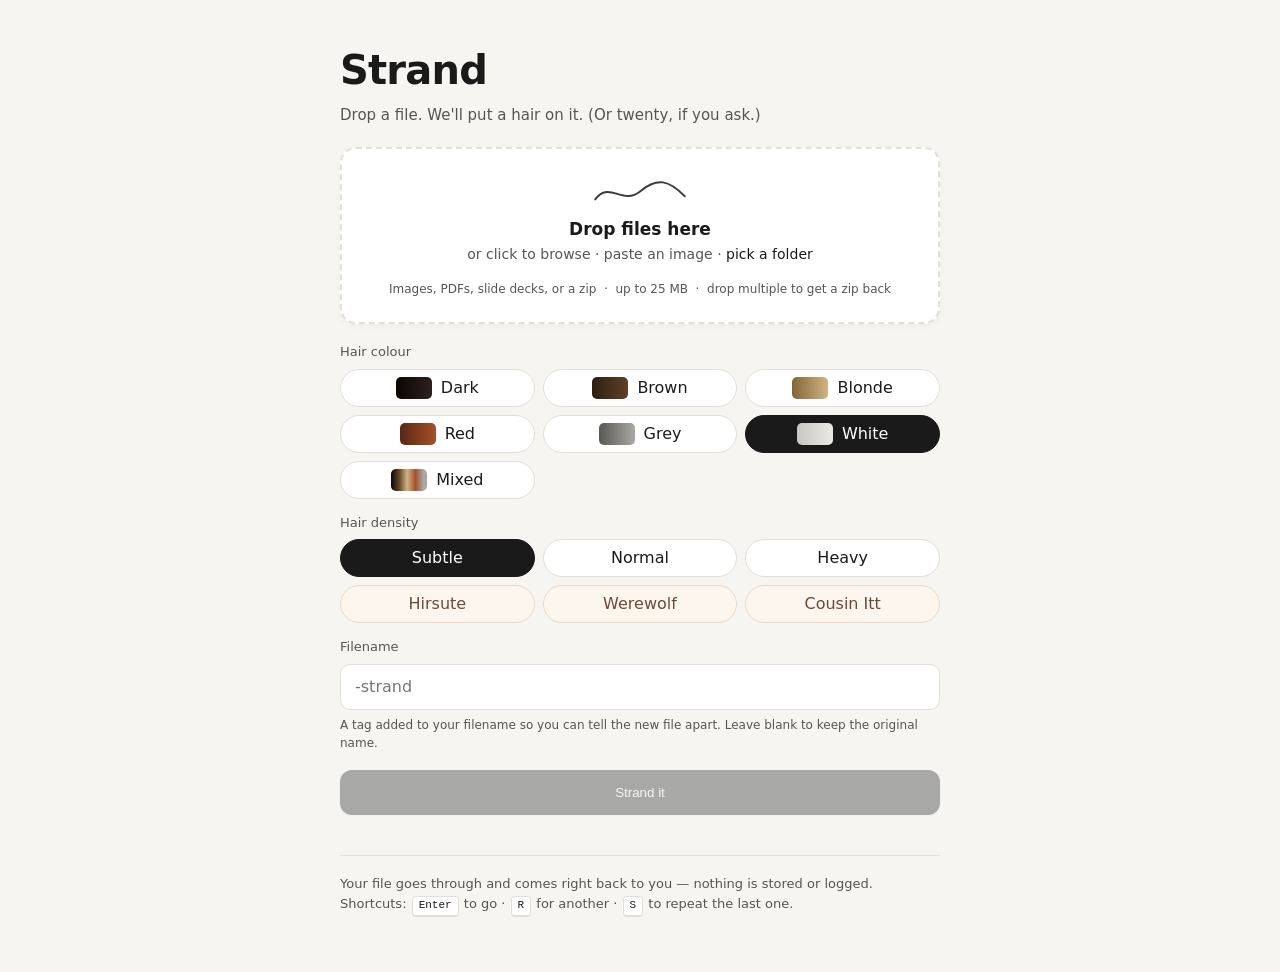
==== app/static/index.html @ 9f430980 "feat: improve file picker interaction and enhance palette layout in controls" ====
<!DOCTYPE html>
<html lang="en">
<head>
  <meta charset="utf-8" />
  <meta name="viewport" content="width=device-width, initial-scale=1" />
  <title>Strand - put a hair on it</title>
  <meta name="description" content="A novelty filter that puts a hair on your images, PDFs, and slide decks. In-memory only — your files aren't stored or logged." />

  <!-- Favicon: inline SVG of a single strand. -->
  <link rel="icon" href="data:image/svg+xml;utf8,<svg xmlns='http://www.w3.org/2000/svg' viewBox='0 0 64 64'><path d='M 4 36 C 18 12, 32 56, 60 24' stroke='%231a1a1a' stroke-width='3' fill='none' stroke-linecap='round'/></svg>" />

  <!-- Open Graph / Twitter -->
  <meta property="og:title" content="Strand - put a hair on it" />
  <meta property="og:description" content="A novelty filter that puts a hair on your images, PDFs, and slide decks." />
  <meta property="og:type" content="website" />
  <meta name="twitter:card" content="summary" />

  <link rel="stylesheet" href="style.css" />
</head>
<body>
  <main class="wrap">
    <header>
      <h1>Strand</h1>
      <p class="tag">Drop a file. We'll put a hair on it. (Or twenty, if you ask.)</p>
    </header>

    <section id="drop" class="drop">
      <input type="file" id="file" accept=".png,.jpg,.jpeg,.gif,.bmp,.webp,.pdf,.pptx,.zip" multiple hidden />
      <input type="file" id="folder" webkitdirectory directory multiple hidden />
      <div class="drop-inner">
        <svg class="drop-glyph" viewBox="0 0 120 40" aria-hidden="true">
          <path d="M 4 28 C 22 4, 38 36, 60 18 S 96 4, 116 24"
                fill="none" stroke="currentColor" stroke-width="2.4"
                stroke-linecap="round" />
        </svg>
        <div class="drop-text">
          <strong>Drop files here</strong>
          <span>or click to browse · paste an image · <a href="#" id="pick-folder">pick a folder</a></span>
        </div>
        <div class="drop-meta">Images, PDFs, slide decks, or a zip &nbsp;·&nbsp; up to 25 MB &nbsp;·&nbsp; drop multiple to get a zip back</div>
      </div>
    </section>

    <section class="controls" aria-label="Options">
      <fieldset>
        <legend>Hair colour</legend>
        <div class="row palette-row" role="radiogroup" id="palette">
          <button type="button" class="chip palette-chip" data-value="dark" role="radio" aria-checked="false"><span class="chip-sample"></span><span class="chip-label">Dark</span></button>
          <button type="button" class="chip palette-chip" data-value="brown" role="radio" aria-checked="false"><span class="chip-sample"></span><span class="chip-label">Brown</span></button>
          <button type="button" class="chip palette-chip" data-value="blonde" role="radio" aria-checked="false"><span class="chip-sample"></span><span class="chip-label">Blonde</span></button>
          <button type="button" class="chip palette-chip" data-value="red" role="radio" aria-checked="false"><span class="chip-sample"></span><span class="chip-label">Red</span></button>
          <button type="button" class="chip palette-chip" data-value="grey" role="radio" aria-checked="false"><span class="chip-sample"></span><span class="chip-label">Grey</span></button>
          <button type="button" class="chip palette-chip selected" data-value="white" role="radio" aria-checked="true"><span class="chip-sample"></span><span class="chip-label">White</span></button>
          <button type="button" class="chip palette-chip" data-value="mixed" role="radio" aria-checked="false"><span class="chip-sample chip-sample--mixed"></span><span class="chip-label">Mixed</span></button>
        </div>
      </fieldset>

      <fieldset>
        <legend>Hair density</legend>
        <div class="row density" role="radiogroup" id="intensity">
          <button type="button" class="chip selected" data-value="subtle" role="radio" aria-checked="true">Subtle</button>
          <button type="button" class="chip" data-value="normal" role="radio" aria-checked="false">Normal</button>
          <button type="button" class="chip" data-value="heavy" role="radio" aria-checked="false">Heavy</button>
          <button type="button" class="chip wild" data-value="hirsute" role="radio" aria-checked="false">Hirsute</button>
          <button type="button" class="chip wild" data-value="werewolf" role="radio" aria-checked="false">Werewolf</button>
          <button type="button" class="chip wild" data-value="cousin-itt" role="radio" aria-checked="false">Cousin Itt</button>
        </div>
      </fieldset>

      <fieldset>
        <legend>Filename</legend>
        <input type="text" id="suffix" class="text-input" maxlength="32" placeholder="-strand" />
        <div class="hint">A tag added to your filename so you can tell the new file apart. Leave blank to keep the original name.</div>
      </fieldset>
    </section>

    <button id="go" class="primary" disabled>Strand it</button>

    <section id="status" class="status" hidden></section>
    <section id="result" class="result" hidden>
      <div class="result-meta">
        <span class="seed-label">Mix code</span>
        <code id="seed-value" title="Click to copy. Save it to get the same look later.">—</code>
        <button type="button" id="reroll-same" class="ghost" title="Re-do it with the same Mix code">Do that one again</button>
        <button type="button" id="reroll-new" class="ghost" title="Try a different one">Try another</button>
      </div>
      <div id="zip-summary" class="zip-summary" hidden></div>
      <div id="preview" class="preview" hidden>
        <img id="preview-img" alt="Hairified preview" />
      </div>
      <button type="button" id="download" class="download" disabled>Download</button>
      <details id="stats" class="stats" hidden>
        <summary>Stats</summary>
        <p id="stats-line"></p>
      </details>
    </section>

    <footer>
      <p class="privacy">
        Your file goes through and comes right back to you — nothing is stored or logged.
        Shortcuts: <kbd>Enter</kbd> to go · <kbd>R</kbd> for another · <kbd>S</kbd> to repeat the last one.
      </p>
    </footer>
  </main>

  <!-- Fullscreen image viewer. Clicking the result preview opens this. -->
  <div id="lightbox" class="lightbox" hidden role="dialog" aria-modal="true" aria-label="Full preview">
    <img id="lightbox-img" alt="" draggable="false" />
    <button type="button" id="lightbox-close" class="lightbox-close" aria-label="Close">×</button>
    <div class="lightbox-hint">Scroll to zoom · drag to pan · double-click to reset · <kbd>Esc</kbd> closes</div>
  </div>

  <script src="app.js" defer></script>
</body>
</html>
---- app/static/style.css ----
:root {
  --bg: #f6f5f2;
  --panel: #ffffff;
  --ink: #1a1a1a;
  --ink-soft: #555;
  --line: #e2dfd8;
  --accent: #1a1a1a;
  --accent-ink: #ffffff;
  --selected: #1a1a1a;
  --error: #b3261e;
  --shadow: 0 2px 6px rgba(0, 0, 0, 0.04);
}

* { box-sizing: border-box; }

html, body {
  margin: 0;
  background: var(--bg);
  color: var(--ink);
  font: 16px/1.5 system-ui, -apple-system, "Segoe UI", Roboto, sans-serif;
}

.wrap {
  max-width: 640px;
  margin: 0 auto;
  padding: 40px 20px 56px;
}

header h1 {
  font-size: 40px;
  margin: 0 0 4px;
  letter-spacing: -0.02em;
}

header .tag {
  color: var(--ink-soft);
  margin: 0 0 20px;
  font-size: 15px;
}

/* Drop zone */
.drop {
  border: 2px dashed var(--line);
  border-radius: 16px;
  background: var(--panel);
  padding: 28px 20px 24px;
  text-align: center;
  cursor: pointer;
  transition: border-color 140ms ease, background 140ms ease, transform 160ms ease, box-shadow 160ms ease;
  box-shadow: var(--shadow);
}

.drop:hover { border-color: #c8c4ba; }
.drop.dragover {
  border-color: var(--accent);
  border-style: solid;
  background: #fbfaf7;
  transform: scale(1.015);
  box-shadow: 0 8px 24px rgba(0, 0, 0, 0.08);
}

.drop.has-file {
  border-style: solid;
  border-color: var(--accent);
}

.drop-inner { display: flex; flex-direction: column; align-items: center; gap: 6px; }
.drop-glyph {
  width: 96px;
  height: 32px;
  color: var(--ink);
  opacity: 0.85;
  transition: transform 240ms cubic-bezier(0.34, 1.56, 0.64, 1), opacity 200ms ease;
  animation: glyph-rest 5.5s ease-in-out infinite;
  transform-origin: 50% 70%;
}
.drop:hover .drop-glyph { animation-play-state: paused; transform: translateY(-1px) rotate(-2deg); opacity: 1; }
.drop.dragover .drop-glyph { animation-play-state: paused; transform: translateY(-2px) scale(1.06) rotate(-3deg); opacity: 1; }

@keyframes glyph-rest {
  0%, 100% { transform: translateY(0) rotate(0); }
  50%      { transform: translateY(-1px) rotate(1.2deg); }
}

@media (prefers-reduced-motion: reduce) {
  .drop-glyph { animation: none; }
  .result { animation: none; }
  .primary:not(:disabled) { animation: none; }
}
.drop-text strong { display: block; font-size: 17px; margin-top: 2px; }
.drop-text span { color: var(--ink-soft); font-size: 14px; }
.drop-text a {
  color: var(--ink);
  font-weight: 500;
  text-decoration: none;
  border-bottom: 1px dotted transparent;
  transition: border-color 140ms ease;
}
.drop-text a:hover { border-bottom-color: var(--ink); }
.drop-meta { color: var(--ink-soft); font-size: 12px; margin-top: 8px; }

/* Controls */
.controls {
  margin-top: 18px;
  display: grid;
  gap: 14px;
}

fieldset {
  border: 0;
  margin: 0;
  padding: 0;
}

legend {
  font-size: 13px;
  color: var(--ink-soft);
  padding: 0;
  margin-bottom: 7px;
  font-weight: 500;
}

.row { display: flex; gap: 8px; flex-wrap: wrap; }

/* Palette + density share the same 3-column grid so the two selectors read
   as siblings. Palette has 7 chips → 3 rows (last row 1 chip in the leftmost
   cell); density has 6 → 2 rows full. Same column count, same chip height,
   same padding, same gap. */
.row.palette-row,
.row.density {
  display: grid;
  grid-template-columns: repeat(3, 1fr);
  gap: 8px;
}

.chip {
  border: 1px solid var(--line);
  background: var(--panel);
  color: var(--ink);
  padding: 0 14px;
  min-height: 38px;
  border-radius: 999px;
  font: inherit;
  cursor: pointer;
  display: inline-flex;
  align-items: center;
  justify-content: center;
  gap: 9px;
  white-space: nowrap;
  transition: background 120ms ease, color 120ms ease, border-color 120ms ease;
}

.chip:hover { border-color: #c8c4ba; }
.chip.selected {
  background: var(--selected);
  color: var(--accent-ink);
  border-color: var(--selected);
}

/* Palette chips show a colour-range swatch — a horizontal gradient from the
   palette's lower bound to its upper bound. Layout (padding, height, gap)
   comes from `.chip`; this rule only exists if we ever need palette-specific
   overrides in the future. */

.chip-sample {
  display: inline-block;
  width: 36px;
  height: 22px;
  border-radius: 5px;
  flex-shrink: 0;
  background: linear-gradient(to right, #888, #ccc); /* fallback */
}

.palette-chip[data-value="dark"]   .chip-sample { background: linear-gradient(to right, rgb(10,6,4),       rgb(45,32,28)); }
.palette-chip[data-value="brown"]  .chip-sample { background: linear-gradient(to right, rgb(45,30,18),     rgb(95,65,38)); }
.palette-chip[data-value="blonde"] .chip-sample { background: linear-gradient(to right, rgb(130,100,55),   rgb(210,180,130)); }
.palette-chip[data-value="grey"]   .chip-sample { background: linear-gradient(to right, rgb(90,88,85),     rgb(170,168,165)); }
.palette-chip[data-value="white"]  .chip-sample { background: linear-gradient(to right, rgb(200,198,195),  rgb(235,233,230)); }
.palette-chip[data-value="red"]    .chip-sample { background: linear-gradient(to right, rgb(90,38,18),     rgb(165,80,42)); }
.palette-chip[data-value="mixed"]  .chip-sample {
  background: linear-gradient(to right,
    rgb(10,6,4) 0%,
    rgb(95,65,38) 22%,
    rgb(210,180,130) 45%,
    rgb(165,80,42) 68%,
    rgb(170,168,165) 90%);
}

.chip-label { line-height: 1; font-weight: 500; }

/* Wild density tiers — same shape, slightly different idle tint so the joke reads. */
.chip.wild {
  color: #6c4a3a;
  background: #fdf6ee;
  border-color: #ead9c4;
}
.chip.wild:hover { border-color: #d9c2a4; }
.chip.wild.selected {
  background: #6c4a3a;
  color: #fff;
  border-color: #6c4a3a;
}

.text-input {
  width: 100%;
  padding: 10px 14px;
  border: 1px solid var(--line);
  border-radius: 10px;
  background: var(--panel);
  font: inherit;
  color: var(--ink);
}
.text-input:focus {
  outline: none;
  border-color: var(--accent);
}

.hint {
  font-size: 12px;
  color: var(--ink-soft);
  margin-top: 6px;
}

/* Primary action */
.primary {
  margin-top: 18px;
  width: 100%;
  padding: 15px 20px;
  border: 0;
  border-radius: 12px;
  background: var(--accent);
  color: var(--accent-ink);
  font: 600 16px/1 inherit;
  cursor: pointer;
  transition: opacity 140ms ease, transform 80ms ease, box-shadow 200ms ease;
  box-shadow: 0 1px 2px rgba(0, 0, 0, 0.06);
}

.primary:disabled { opacity: 0.35; cursor: not-allowed; }
.primary:not(:disabled):hover {
  opacity: 0.94;
  box-shadow: 0 4px 12px rgba(0, 0, 0, 0.14);
}
.primary:not(:disabled):active { transform: translateY(1px); }
.primary:not(:disabled) { animation: arm 0.4s ease-out; }
@keyframes arm {
  0%   { transform: scale(0.985); }
  60%  { transform: scale(1.008); }
  100% { transform: scale(1); }
}

/* Status */
.status {
  margin-top: 16px;
  padding: 12px 16px;
  border-radius: 10px;
  background: var(--panel);
  border: 1px solid var(--line);
  font-size: 14px;
}

.status.error { border-color: var(--error); color: var(--error); }
.status.working::after {
  content: "";
  display: inline-block;
  width: 10px; height: 10px;
  margin-left: 8px;
  border: 2px solid currentColor;
  border-right-color: transparent;
  border-radius: 50%;
  vertical-align: -2px;
  animation: spin 0.7s linear infinite;
}

@keyframes spin { to { transform: rotate(360deg); } }

/* Result block (seed + preview + zip summary) */
.result {
  margin-top: 16px;
  background: var(--panel);
  border: 1px solid var(--line);
  border-radius: 12px;
  padding: 12px;
  animation: result-in 280ms cubic-bezier(0.16, 1, 0.3, 1);
}

@keyframes result-in {
  from { opacity: 0; transform: translateY(6px); }
  to   { opacity: 1; transform: translateY(0); }
}

.result-meta {
  display: flex;
  flex-wrap: wrap;
  align-items: center;
  gap: 8px;
  font-size: 13px;
  color: var(--ink-soft);
}

.result-meta .seed-label {
  font-size: 13px;
  color: var(--ink-soft);
}

.result-meta code {
  background: #f3efe7;
  padding: 3px 8px;
  border-radius: 6px;
  color: var(--ink);
  font-size: 13px;
  cursor: pointer;
  user-select: all;
  transition: background 200ms ease, color 200ms ease;
}
.result-meta code[title]:hover { background: #ebe6dc; }
.result-meta code.copied { background: var(--accent); color: var(--accent-ink); }
.result-meta code.copied::after { content: " ✓"; }

.ghost {
  margin-left: auto;
  border: 1px solid var(--line);
  background: transparent;
  padding: 6px 12px;
  border-radius: 999px;
  font: inherit;
  font-size: 13px;
  color: var(--ink);
  cursor: pointer;
  transition: background 120ms ease;
}
.ghost + .ghost { margin-left: 6px; }
.ghost:hover { background: #f3efe7; }
.ghost:disabled { opacity: 0.5; cursor: not-allowed; }

.zip-summary {
  margin-top: 10px;
  padding: 10px 12px;
  background: #f9f6f0;
  border-radius: 8px;
  font-size: 14px;
}
.zip-summary strong { color: var(--ink); }

/* Stats — collapsed details panel for users who want to see the breakdown. */
.stats {
  margin-top: 12px;
  font-size: 13px;
  color: var(--ink-soft);
}
.stats summary {
  cursor: pointer;
  user-select: none;
  padding: 2px 0;
  list-style: none;
  display: inline-flex;
  align-items: center;
  gap: 6px;
}
.stats summary::-webkit-details-marker { display: none; }
.stats summary::before {
  content: "▸";
  display: inline-block;
  font-size: 10px;
  transition: transform 140ms ease;
}
.stats[open] summary::before { transform: rotate(90deg); }
.stats p {
  margin: 6px 0 0;
  padding-left: 18px;
  line-height: 1.55;
  color: var(--ink);
}
.stats-line { display: block; }

/* Download — the explicit, opt-in save button.
   Stranding no longer auto-downloads on completion; the user looks at the
   preview first, then clicks here when they're happy. */
.download {
  display: block;
  width: 100%;
  margin-top: 14px;
  padding: 13px 16px;
  border: 0;
  border-radius: 10px;
  background: var(--accent);
  color: var(--accent-ink);
  font: 600 15px/1 inherit;
  cursor: pointer;
  transition: opacity 140ms ease, transform 80ms ease, box-shadow 200ms ease;
  box-shadow: 0 1px 2px rgba(0, 0, 0, 0.06);
}
.download:disabled { opacity: 0.35; cursor: not-allowed; }
.download:not(:disabled):hover {
  opacity: 0.94;
  box-shadow: 0 4px 12px rgba(0, 0, 0, 0.14);
}
.download:not(:disabled):active { transform: translateY(1px); }

/* Preview */
.preview {
  margin-top: 12px;
}

.preview img {
  display: block;
  width: 100%;
  height: auto;
  border-radius: 8px;
  cursor: zoom-in;
  transition: opacity 140ms ease;
}
.preview img:hover { opacity: 0.94; }

/* Lightbox — fullscreen image viewer with wheel-zoom and drag-pan. */
.lightbox {
  position: fixed;
  inset: 0;
  background: rgba(0, 0, 0, 0.88);
  z-index: 100;
  display: flex;
  align-items: center;
  justify-content: center;
  animation: lightbox-in 180ms ease;
  overscroll-behavior: contain;
}
/* The [hidden] attribute alone is too weak to win against `.lightbox`'s
   explicit display: flex. Explicit attribute selector restores the
   "I am hidden" default. */
.lightbox[hidden] { display: none; }
@keyframes lightbox-in {
  from { opacity: 0; }
  to   { opacity: 1; }
}
.lightbox img {
  max-width: 96vw;
  max-height: 92vh;
  transform-origin: center center;
  cursor: grab;
  user-select: none;
  -webkit-user-drag: none;
  will-change: transform;
}
.lightbox img:active { cursor: grabbing; }
.lightbox-close {
  position: absolute;
  top: 14px;
  right: 18px;
  background: rgba(255, 255, 255, 0.1);
  color: #fff;
  border: 0;
  border-radius: 50%;
  width: 38px;
  height: 38px;
  font: 300 26px/1 inherit;
  cursor: pointer;
  display: flex;
  align-items: center;
  justify-content: center;
  transition: background 140ms ease, transform 80ms ease;
}
.lightbox-close:hover { background: rgba(255, 255, 255, 0.18); }
.lightbox-close:active { transform: scale(0.96); }
.lightbox-hint {
  position: absolute;
  bottom: 18px;
  left: 50%;
  transform: translateX(-50%);
  color: rgba(255, 255, 255, 0.6);
  font-size: 12px;
  pointer-events: none;
  white-space: nowrap;
}
.lightbox-hint kbd {
  display: inline-block;
  padding: 1px 5px;
  border: 1px solid rgba(255, 255, 255, 0.25);
  border-radius: 3px;
  font: 500 11px/1.3 ui-monospace, SFMono-Regular, Menlo, monospace;
}

/* Footer */
footer {
  margin-top: 40px;
  padding-top: 18px;
  border-top: 1px solid var(--line);
  color: var(--ink-soft);
  font-size: 13px;
}

.privacy { margin: 0; line-height: 1.6; }
.privacy kbd {
  display: inline-block;
  padding: 1px 6px;
  margin: 0 1px;
  background: var(--panel);
  border: 1px solid var(--line);
  border-bottom-width: 2px;
  border-radius: 4px;
  font: 500 11px/1.4 ui-monospace, SFMono-Regular, Menlo, monospace;
  color: var(--ink);
}

@media (max-width: 480px) {
  .wrap { padding: 28px 16px 48px; }
  header h1 { font-size: 32px; }
}
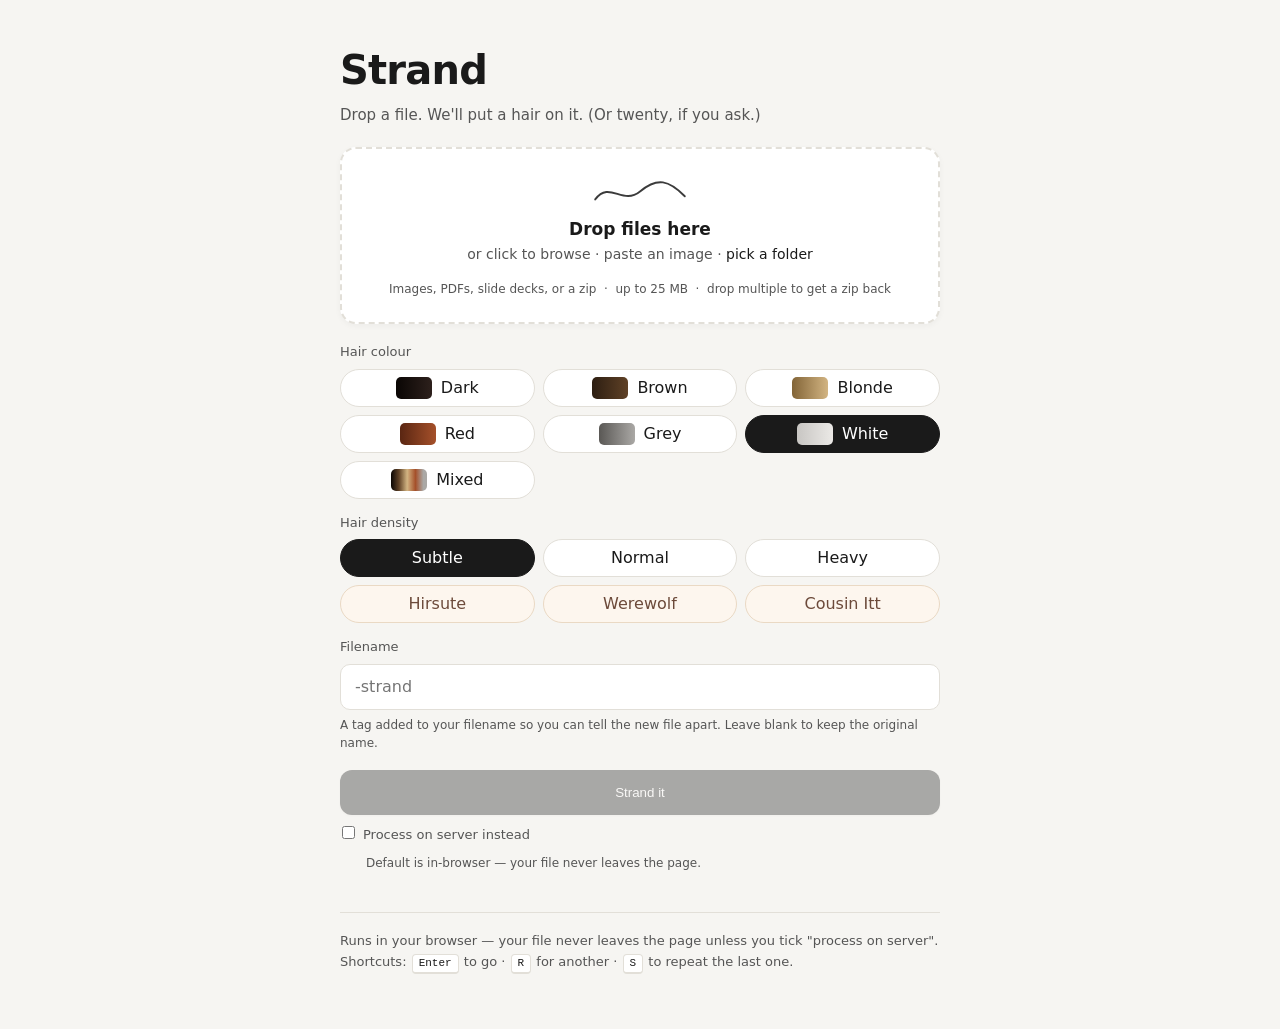
==== commit 16c24815: "feat: run rendering in-browser via Pyodide by default; server is opt-in fallback." ====
--- a/app/static/index.html
+++ b/app/static/index.html
@@ -76,6 +76,12 @@
 
     <button id="go" class="primary" disabled>Strand it</button>
 
+    <label class="server-fallback" for="use-server" title="By default Strand runs entirely in your browser — nothing is uploaded. Tick this to send the file to our server instead (handy if your browser struggles with very large files).">
+      <input type="checkbox" id="use-server" />
+      <span>Process on server instead</span>
+      <span class="hint">Default is in-browser — your file never leaves the page.</span>
+    </label>
+
     <section id="status" class="status" hidden></section>
     <section id="result" class="result" hidden>
       <div class="result-meta">
@@ -88,6 +94,8 @@
       <div id="preview" class="preview" hidden>
         <img id="preview-img" alt="Hairified preview" />
       </div>
+      <button type="button" id="compare" class="compare" hidden
+              title="Press and hold to see the original">Hold to compare</button>
       <button type="button" id="download" class="download" disabled>Download</button>
       <details id="stats" class="stats" hidden>
         <summary>Stats</summary>
@@ -97,7 +105,7 @@
 
     <footer>
       <p class="privacy">
-        Your file goes through and comes right back to you — nothing is stored or logged.
+        Runs in your browser — your file never leaves the page unless you tick "process on server".
         Shortcuts: <kbd>Enter</kbd> to go · <kbd>R</kbd> for another · <kbd>S</kbd> to repeat the last one.
       </p>
     </footer>
@@ -110,6 +118,6 @@
     <div class="lightbox-hint">Scroll to zoom · drag to pan · double-click to reset · <kbd>Esc</kbd> closes</div>
   </div>
 
-  <script src="app.js" defer></script>
+  <script type="module" src="app.js"></script>
 </body>
 </html>
--- a/app/static/style.css
+++ b/app/static/style.css
@@ -373,6 +373,32 @@
 }
 .stats-line { display: block; }
 
+/* Compare — hold-to-peek button. While held, the preview swaps to the
+   original (un-haired) image; release to flip back. Subtle "active" state
+   while held so the user knows they're in the comparison mode. */
+.compare {
+  display: block;
+  width: 100%;
+  margin-top: 10px;
+  padding: 11px 16px;
+  border: 1px solid var(--line);
+  border-radius: 10px;
+  background: var(--panel);
+  color: var(--ink);
+  font: 500 14px/1 inherit;
+  cursor: pointer;
+  user-select: none;
+  -webkit-user-select: none;
+  transition: background 120ms ease, border-color 120ms ease, transform 80ms ease;
+}
+.compare:hover { border-color: #c8c4ba; background: #faf9f5; }
+.compare.peeking,
+.compare:active {
+  background: #f3efe7;
+  border-color: var(--accent);
+  transform: translateY(1px);
+}
+
 /* Download — the explicit, opt-in save button.
    Stranding no longer auto-downloads on completion; the user looks at the
    preview first, then clicks here when they're happy. */
@@ -479,6 +505,29 @@
   font: 500 11px/1.3 ui-monospace, SFMono-Regular, Menlo, monospace;
 }
 
+/* Server fallback toggle — quiet, secondary affordance under "Strand it" */
+.server-fallback {
+  display: flex;
+  flex-wrap: wrap;
+  align-items: baseline;
+  gap: 8px;
+  margin: 10px 2px 0;
+  font-size: 13px;
+  color: var(--ink-soft);
+  cursor: pointer;
+  user-select: none;
+}
+.server-fallback input[type="checkbox"] {
+  margin: 0;
+  cursor: pointer;
+}
+.server-fallback .hint {
+  flex: 1 1 100%;
+  margin: 2px 0 0 24px;
+  font-size: 12px;
+  color: var(--ink-soft);
+}
+
 /* Footer */
 footer {
   margin-top: 40px;
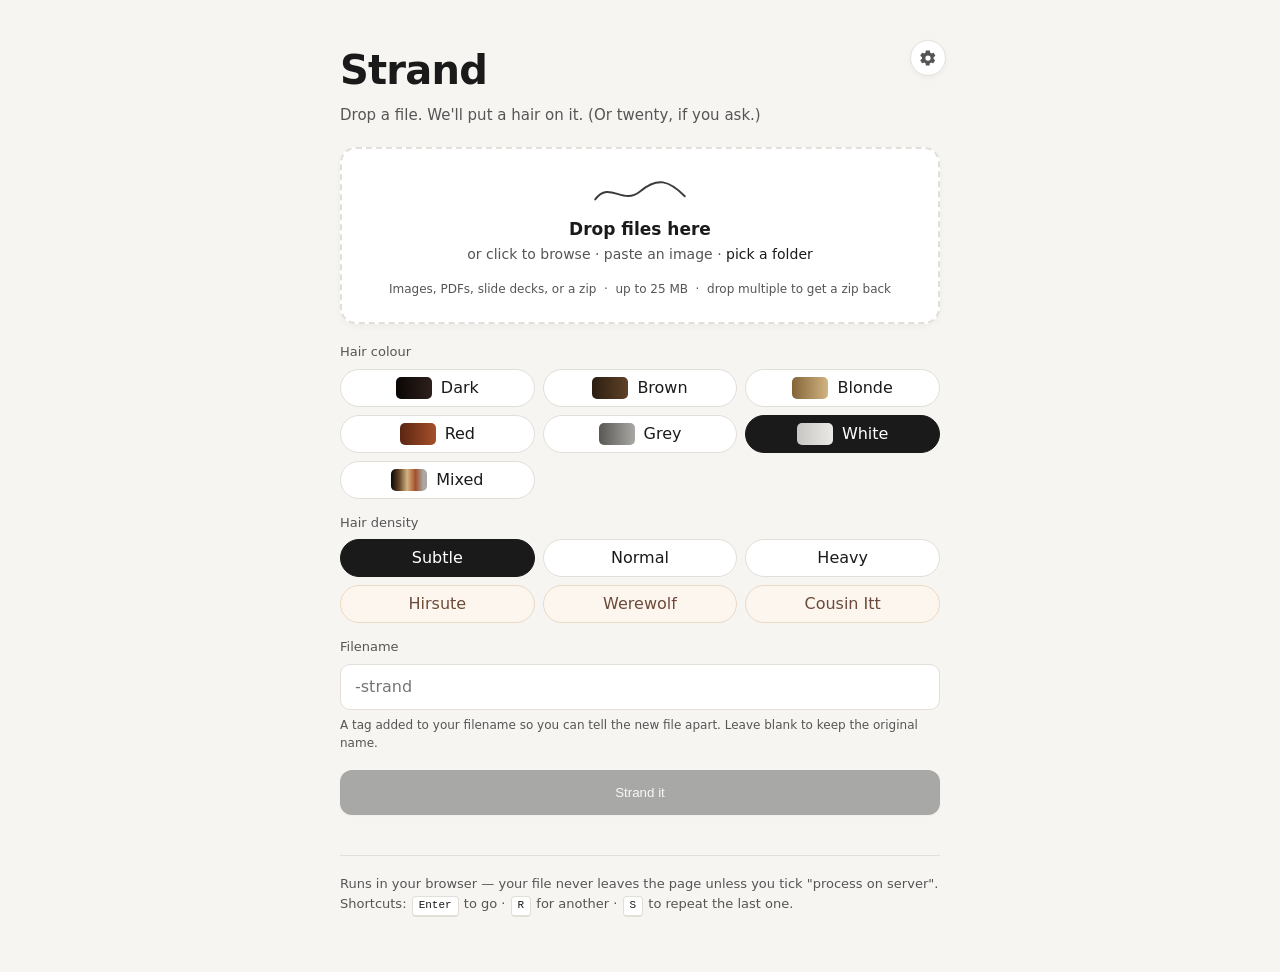
==== commit 5340905f: "feat: add settings modal for theme and server processing options with persistence" ====
--- a/app/static/index.html
+++ b/app/static/index.html
@@ -16,8 +16,22 @@
   <meta name="twitter:card" content="summary" />
 
   <link rel="stylesheet" href="style.css" />
+  <script>
+    // Apply persisted theme before the page paints to avoid a light→dark flash.
+    (function () {
+      const t = localStorage.getItem("strand-theme") || "system";
+      const dark = t === "dark" || (t === "system" && matchMedia("(prefers-color-scheme: dark)").matches);
+      document.documentElement.setAttribute("data-theme", dark ? "dark" : "light");
+    })();
+  </script>
 </head>
 <body>
+  <button id="settings-btn" class="settings-btn" type="button" aria-label="Settings" title="Settings">
+    <svg viewBox="0 0 24 24" aria-hidden="true" focusable="false">
+      <path fill="currentColor" d="M19.43 12.98c.04-.32.07-.65.07-.98s-.03-.66-.07-.98l2.11-1.65a.5.5 0 0 0 .12-.64l-2-3.46a.5.5 0 0 0-.6-.22l-2.49 1a7.03 7.03 0 0 0-1.69-.98l-.38-2.65A.5.5 0 0 0 13.5 2h-4a.5.5 0 0 0-.5.42l-.38 2.65c-.6.24-1.17.57-1.69.98l-2.49-1a.5.5 0 0 0-.6.22l-2 3.46a.5.5 0 0 0 .12.64l2.11 1.65c-.04.32-.07.65-.07.98s.03.66.07.98L1.96 14.63a.5.5 0 0 0-.12.64l2 3.46c.14.24.43.34.68.22l2.49-1c.52.4 1.09.74 1.69.98l.38 2.65c.04.24.26.42.5.42h4c.24 0 .46-.18.5-.42l.38-2.65c.6-.24 1.17-.57 1.69-.98l2.49 1c.25.1.54 0 .68-.22l2-3.46a.5.5 0 0 0-.12-.64l-2.11-1.65zM12 15.5a3.5 3.5 0 1 1 0-7 3.5 3.5 0 0 1 0 7z" />
+    </svg>
+  </button>
+
   <main class="wrap">
     <header>
       <h1>Strand</h1>
@@ -76,12 +90,6 @@
 
     <button id="go" class="primary" disabled>Strand it</button>
 
-    <label class="server-fallback" for="use-server" title="By default Strand runs entirely in your browser — nothing is uploaded. Tick this to send the file to our server instead (handy if your browser struggles with very large files).">
-      <input type="checkbox" id="use-server" />
-      <span>Process on server instead</span>
-      <span class="hint">Default is in-browser — your file never leaves the page.</span>
-    </label>
-
     <section id="status" class="status" hidden></section>
     <section id="result" class="result" hidden>
       <div class="result-meta">
@@ -118,6 +126,37 @@
     <div class="lightbox-hint">Scroll to zoom · drag to pan · double-click to reset · <kbd>Esc</kbd> closes</div>
   </div>
 
+  <dialog id="settings-modal" class="settings-modal" aria-label="Settings">
+    <form method="dialog" class="settings-form">
+      <header class="settings-header">
+        <h2>Settings</h2>
+        <button type="submit" value="close" class="settings-close" aria-label="Close">×</button>
+      </header>
+
+      <fieldset class="settings-group">
+        <legend>Theme</legend>
+        <div class="row" id="theme" role="radiogroup">
+          <label class="settings-radio"><input type="radio" name="theme" value="system" /> Match system</label>
+          <label class="settings-radio"><input type="radio" name="theme" value="light" /> Light</label>
+          <label class="settings-radio"><input type="radio" name="theme" value="dark" /> Dark</label>
+        </div>
+      </fieldset>
+
+      <fieldset class="settings-group">
+        <legend>Processing</legend>
+        <label class="settings-check" for="use-server">
+          <input type="checkbox" id="use-server" />
+          <span>Process on server instead</span>
+        </label>
+        <p class="hint">By default Strand runs entirely in your browser — your file never leaves the page. Tick this to upload it to our server instead (handy if your browser struggles with very large files).</p>
+      </fieldset>
+
+      <menu class="settings-actions">
+        <button type="submit" value="close" class="primary">Done</button>
+      </menu>
+    </form>
+  </dialog>
+
   <script type="module" src="app.js"></script>
 </body>
 </html>
--- a/app/static/style.css
+++ b/app/static/style.css
@@ -1,14 +1,52 @@
 :root {
   --bg: #f6f5f2;
   --panel: #ffffff;
+  --panel-soft: #f3efe7;       /* result-meta card, ghost hover, stats */
+  --panel-soft-hover: #ebe6dc;
   --ink: #1a1a1a;
   --ink-soft: #555;
   --line: #e2dfd8;
+  --line-strong: #c8c4ba;       /* hover borders */
   --accent: #1a1a1a;
   --accent-ink: #ffffff;
   --selected: #1a1a1a;
   --error: #b3261e;
+  --drop-hover-bg: #fbfaf7;
   --shadow: 0 2px 6px rgba(0, 0, 0, 0.04);
+  /* Wild density tier (Hirsute / Werewolf / Cousin Itt) — same shape as a
+     normal chip but with a warm tint so the joke reads. The "deviation" from
+     a normal chip is a small warm shift, not a contrast inversion. Dark mode
+     mirrors the same small warm shift instead of inheriting the light values. */
+  --wild-bg: #fdf6ee;
+  --wild-ink: #6c4a3a;
+  --wild-line: #ead9c4;
+  --wild-line-hover: #d9c2a4;
+  color-scheme: light;
+}
+
+:root[data-theme="dark"] {
+  --bg: #15161a;
+  --panel: #1f2127;
+  --panel-soft: #262830;
+  --panel-soft-hover: #303239;
+  --ink: #e9e7e3;
+  --ink-soft: #9a958d;
+  --line: #2e3038;
+  --line-strong: #3d4049;
+  --accent: #e9e7e3;
+  --accent-ink: #15161a;
+  --selected: #e9e7e3;
+  --error: #ff8077;
+  --drop-hover-bg: #23252c;
+  --shadow: 0 2px 8px rgba(0, 0, 0, 0.4);
+  /* Warm-shifted equivalents of the dark panel — same kind of deviation from
+     --panel as the light mode wild row has from white, just in the other
+     direction along the lightness axis. */
+  --wild-bg: #251f1a;
+  --wild-ink: #d4ad88;
+  --wild-line: #3a2f25;
+  --wild-line-hover: #4d3d2e;
+  color-scheme: dark;
 }
 
 * { box-sizing: border-box; }
@@ -50,11 +88,11 @@
   box-shadow: var(--shadow);
 }
 
-.drop:hover { border-color: #c8c4ba; }
+.drop:hover { border-color: var(--line-strong); }
 .drop.dragover {
   border-color: var(--accent);
   border-style: solid;
-  background: #fbfaf7;
+  background: var(--drop-hover-bg);
   transform: scale(1.015);
   box-shadow: 0 8px 24px rgba(0, 0, 0, 0.08);
 }
@@ -150,12 +188,28 @@
   transition: background 120ms ease, color 120ms ease, border-color 120ms ease;
 }
 
-.chip:hover { border-color: #c8c4ba; }
+.chip:hover { border-color: var(--line-strong); }
 .chip.selected {
   background: var(--selected);
   color: var(--accent-ink);
-  border-color: var(--selected);
-}
+  /* Border picks up the active palette's hair colour (set on .controls via
+     data-palette); both the selected palette chip and selected density chip
+     get the same tint so picking "red" reads as a connected pair. */
+  border-color: var(--palette-tint, var(--selected));
+  box-shadow: 0 0 0 2px var(--palette-tint-soft, transparent);
+  transition: background 120ms ease, color 120ms ease,
+              border-color 200ms ease, box-shadow 200ms ease;
+}
+
+/* Per-palette tint tokens — the visible highlight tone from each palette,
+   nudged toward legibility against the dark fill of a selected chip. */
+.controls[data-palette="dark"]   { --palette-tint: rgb(110, 84, 64); --palette-tint-soft: rgba(110, 84, 64, 0.25); }
+.controls[data-palette="brown"]  { --palette-tint: rgb(140, 95, 55);  --palette-tint-soft: rgba(140, 95, 55, 0.28); }
+.controls[data-palette="blonde"] { --palette-tint: rgb(210, 180, 130);--palette-tint-soft: rgba(210, 180, 130, 0.32); }
+.controls[data-palette="grey"]   { --palette-tint: rgb(170, 168, 165);--palette-tint-soft: rgba(170, 168, 165, 0.28); }
+.controls[data-palette="white"]  { --palette-tint: rgb(220, 215, 205);--palette-tint-soft: rgba(220, 215, 205, 0.30); }
+.controls[data-palette="red"]    { --palette-tint: rgb(185, 95, 55);  --palette-tint-soft: rgba(185, 95, 55, 0.30); }
+.controls[data-palette="mixed"]  { --palette-tint: rgb(160, 110, 70); --palette-tint-soft: rgba(160, 110, 70, 0.28); }
 
 /* Palette chips show a colour-range swatch — a horizontal gradient from the
    palette's lower bound to its upper bound. Layout (padding, height, gap)
@@ -190,15 +244,15 @@
 
 /* Wild density tiers — same shape, slightly different idle tint so the joke reads. */
 .chip.wild {
-  color: #6c4a3a;
-  background: #fdf6ee;
-  border-color: #ead9c4;
-}
-.chip.wild:hover { border-color: #d9c2a4; }
+  color: var(--wild-ink);
+  background: var(--wild-bg);
+  border-color: var(--wild-line);
+}
+.chip.wild:hover { border-color: var(--wild-line-hover); }
 .chip.wild.selected {
   background: #6c4a3a;
   color: #fff;
-  border-color: #6c4a3a;
+  border-color: var(--palette-tint, #6c4a3a);
 }
 
 .text-input {
@@ -304,7 +358,7 @@
 }
 
 .result-meta code {
-  background: #f3efe7;
+  background: var(--panel-soft);
   padding: 3px 8px;
   border-radius: 6px;
   color: var(--ink);
@@ -313,7 +367,7 @@
   user-select: all;
   transition: background 200ms ease, color 200ms ease;
 }
-.result-meta code[title]:hover { background: #ebe6dc; }
+.result-meta code[title]:hover { background: var(--panel-soft-hover); }
 .result-meta code.copied { background: var(--accent); color: var(--accent-ink); }
 .result-meta code.copied::after { content: " ✓"; }
 
@@ -330,13 +384,13 @@
   transition: background 120ms ease;
 }
 .ghost + .ghost { margin-left: 6px; }
-.ghost:hover { background: #f3efe7; }
+.ghost:hover { background: var(--panel-soft); }
 .ghost:disabled { opacity: 0.5; cursor: not-allowed; }
 
 .zip-summary {
   margin-top: 10px;
   padding: 10px 12px;
-  background: #f9f6f0;
+  background: var(--panel-soft);
   border-radius: 8px;
   font-size: 14px;
 }
@@ -391,10 +445,10 @@
   -webkit-user-select: none;
   transition: background 120ms ease, border-color 120ms ease, transform 80ms ease;
 }
-.compare:hover { border-color: #c8c4ba; background: #faf9f5; }
+.compare:hover { border-color: var(--line-strong); background: var(--drop-hover-bg); }
 .compare.peeking,
 .compare:active {
-  background: #f3efe7;
+  background: var(--panel-soft);
   border-color: var(--accent);
   transform: translateY(1px);
 }
@@ -505,28 +559,106 @@
   font: 500 11px/1.3 ui-monospace, SFMono-Regular, Menlo, monospace;
 }
 
-/* Server fallback toggle — quiet, secondary affordance under "Strand it" */
-.server-fallback {
+/* Settings gear button — top-right of the content column.
+   `.wrap` is max-width 640px and centred, so on wide viewports we pin the
+   button to the wrap's right edge (with a 14px inset) instead of letting it
+   drift to the viewport corner. On narrow screens (where the wrap fills the
+   width) it collapses to a flat 14px. */
+.settings-btn {
+  position: fixed;
+  /* Top matches the wrap's top padding so the button's top edge lines up
+     with the title's line-box top. */
+  top: 40px;
+  right: max(14px, calc(50vw - 320px + 14px));
+  width: 36px;
+  height: 36px;
+  display: inline-flex;
+  align-items: center;
+  justify-content: center;
+  background: var(--panel);
+  color: var(--ink-soft);
+  border: 1px solid var(--line);
+  border-radius: 50%;
+  cursor: pointer;
+  box-shadow: var(--shadow);
+  z-index: 100;
+  transition: color 120ms ease, transform 240ms ease, border-color 120ms ease;
+}
+.settings-btn:hover { color: var(--ink); border-color: var(--line-strong); }
+.settings-btn:hover svg { transform: rotate(45deg); }
+.settings-btn svg { width: 18px; height: 18px; transition: transform 240ms ease; }
+
+/* Settings modal — native <dialog> */
+.settings-modal {
+  width: min(420px, calc(100vw - 32px));
+  padding: 0;
+  border: 1px solid var(--line);
+  border-radius: 14px;
+  background: var(--panel);
+  color: var(--ink);
+  box-shadow: 0 20px 60px rgba(0, 0, 0, 0.18);
+}
+.settings-modal::backdrop {
+  background: rgba(0, 0, 0, 0.35);
+  backdrop-filter: blur(2px);
+}
+.settings-form { display: flex; flex-direction: column; gap: 18px; padding: 18px 20px 16px; }
+.settings-header { display: flex; align-items: center; justify-content: space-between; }
+.settings-header h2 { margin: 0; font-size: 18px; letter-spacing: -0.01em; }
+.settings-close {
+  background: transparent;
+  border: 0;
+  color: var(--ink-soft);
+  font-size: 24px;
+  line-height: 1;
+  cursor: pointer;
+  padding: 4px 8px;
+  border-radius: 6px;
+}
+.settings-close:hover { background: var(--panel-soft); color: var(--ink); }
+
+.settings-group { border: 0; padding: 0; margin: 0; }
+.settings-group legend { padding: 0 0 8px; font-size: 13px; color: var(--ink-soft); font-weight: 500; }
+.settings-group .row { display: flex; flex-wrap: wrap; gap: 8px; }
+
+.settings-radio,
+.settings-check {
+  display: inline-flex;
+  align-items: center;
+  gap: 8px;
+  padding: 8px 12px;
+  border: 1px solid var(--line);
+  border-radius: 999px;
+  background: var(--panel);
+  cursor: pointer;
+  font-size: 14px;
+  user-select: none;
+}
+.settings-radio:hover,
+.settings-check:hover { border-color: var(--line-strong); }
+.settings-radio input,
+.settings-check input { margin: 0; cursor: pointer; accent-color: var(--accent); }
+.settings-radio:has(input:checked) {
+  background: var(--selected);
+  color: var(--accent-ink);
+  border-color: var(--selected);
+}
+
+.settings-group .hint {
+  margin: 8px 2px 0;
+  font-size: 12px;
+  color: var(--ink-soft);
+  line-height: 1.45;
+}
+
+.settings-actions {
   display: flex;
-  flex-wrap: wrap;
-  align-items: baseline;
-  gap: 8px;
-  margin: 10px 2px 0;
-  font-size: 13px;
-  color: var(--ink-soft);
-  cursor: pointer;
-  user-select: none;
-}
-.server-fallback input[type="checkbox"] {
+  justify-content: flex-end;
   margin: 0;
-  cursor: pointer;
-}
-.server-fallback .hint {
-  flex: 1 1 100%;
-  margin: 2px 0 0 24px;
-  font-size: 12px;
-  color: var(--ink-soft);
-}
+  padding: 0;
+  list-style: none;
+}
+.settings-actions .primary { padding: 8px 18px; font-size: 14px; }
 
 /* Footer */
 footer {
